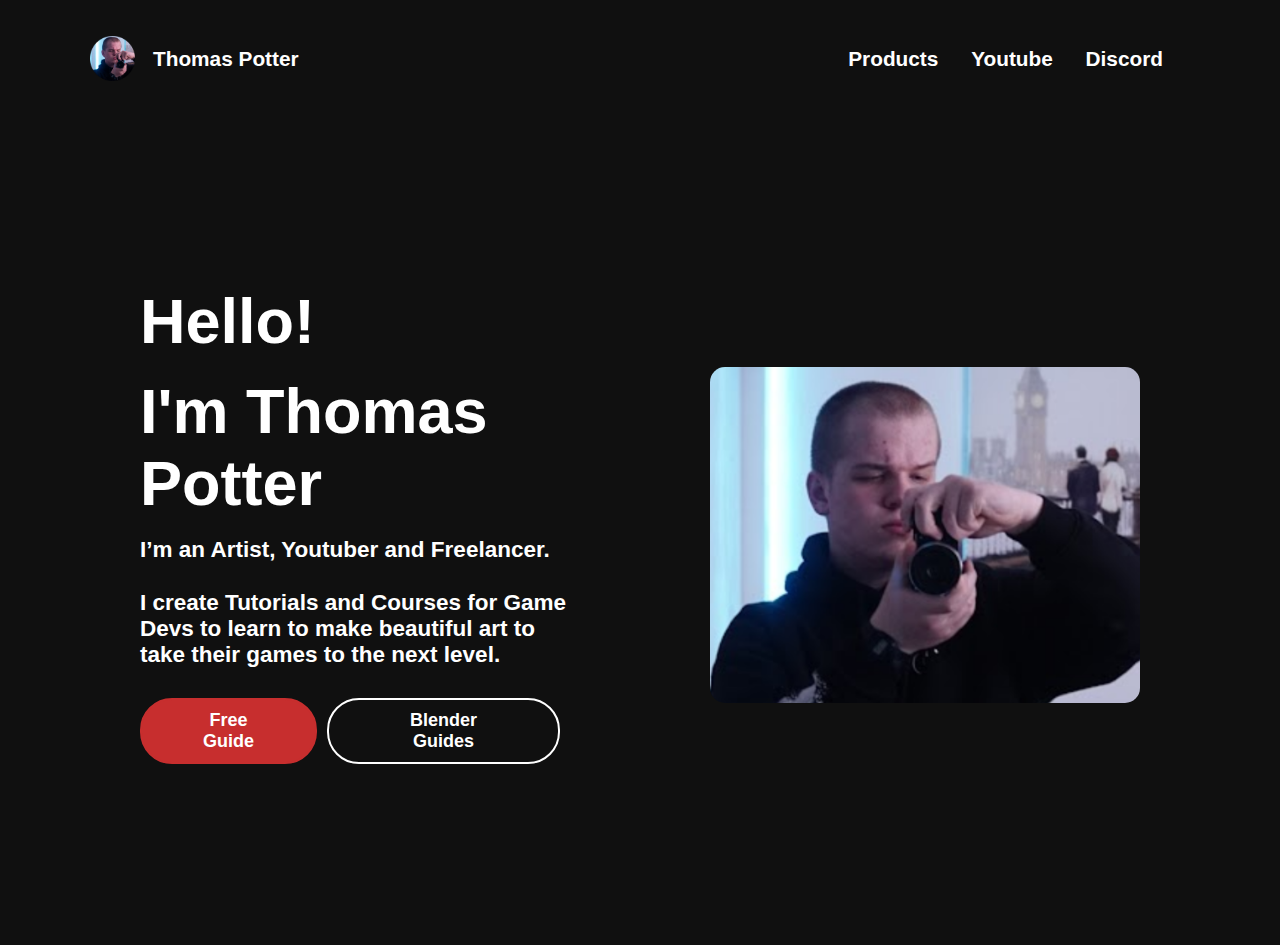
==== index.html @ 0c711a41 "Add files via upload" ====
<!DOCTYPE html>
<html lang="en">
<head>
    <meta charset="UTF-8">
    <meta name="viewport" content="width=device-width, initial-scale=1.0">
    <title>Thomas Potter</title>
    <link rel="stylesheet" href="style.css">
    <link rel="shortcut icon" type="image/png" href="Favicon.png">
</head>
<body>
    <nav id="desktop-nav">
        <div class="navdiv">
            <div class="logo"><a href="https://thomaspotter.uk/"><img class="logo-img" src="/Assets/Round-Profile-Picture.png" alt="Thomas Potter profile picture">Thomas Potter</a></div>
            <ul class="nav-links">
                <li><a onclick="window.open('https://thomaspotter.gumroad.com/', '_blank')">Products</a></li>
                <li><a onclick="window.open('https://www.youtube.com/thomaspotter', '_blank')">Youtube</a></li>
                <li><a onclick="window.open('https://discord.gg/s8pXegzDXZ', '_blank')">Discord</a></li>
            </ul>
        </div>

    </nav>
    <div class="container">
        <div class="left">
            <h1>Hello!</h1>
            <h1>I'm Thomas Potter</h1>
            <div class="intro-text">
                <p class="intro-1">I’m an Artist, Youtuber and Freelancer.</p>
                <p class="intro-2">I create Tutorials and Courses for Game Devs to learn to make beautiful art to take their games to the next level.</p>
            </div>
            <div class="btn-main">
                <a href="https://signup.thomaspotter.uk/">
                    <button class="btn-1">Free Guide</button>
                </a>
                <button class="btn-2" onclick="window.open('https://thomaspotter.gumroad.com/?section=lKKUoxE_-N2GRz7B63gurQ%3D%3D', '_blank')">Blender Guides</button>
            </div>
        </div>
        <div class="right">
            <img src="/Assets/Rectangle-Profile-Picture.png" alt="Descriptive alt text" class="rounded-image">
        </div>
    </div>
    
</body>
</html>
---- style.css ----
:root {
    --heading-col: #FFFFFF;
    --text-col: #ffffff;
    --hover-col: #C72E2E;

    --button-col: #ffffff;
    --button-col2: #C72E2E;
    --hover-button-col:  #000000;
    --hover-button-col2: #ffffff;
    --hover-text-col: #000000;

    --background-col: #101010;

    --col-transition-duration: 0.3s;

    --accent: #D2D2D2;
    --contrast-accent: #8E8E8E;
    
    --side-padding: 140px;

}

@import url('https://fonts.googleapis.com/css2?family=Montserrat:wght@100..900&display=swap');


* {
    margin: 0;
    padding: 0;    
    text-decoration: none;
}

body {
    font-family: "Montserrat", sans-serif;
    font-style: normal;
    background: var(--background-col);
}
nav{
    justify-content: space-around;
    align-items: center;
    height: 5vh;
    background: var(--background-col);
    

}

.navdiv {
    display: flex;

    padding-right: 10vh;
    padding-left: 10vh;
    padding-top: 4vh;
    font-size: 1.3rem;

    font-weight: 700;


    align-items: center;
    justify-content: space-between;

    cursor: pointer;
}

.logo {
    display: flex;
    align-items: center;
}
.logo a{
    display: flex;
    align-items: center;
    text-align: center;
    color: var(--heading-col);
}

.logo-img {

    width: 5vh; 
    height: auto; 
    padding-right: 2vh;

}


li {
    list-style: none;
    display: inline-block;
    
}

li a{
    color: var(--heading-col);
    margin-right: 3vh;
    transition: color var(--col-transition-duration) ease;
}

li a:hover{
    color: var(--hover-col);    
    
}

/* Container styling */
.container {
    display: flex;
    min-height: 100vh;
    background-color: var(--background-col);
}

/* Left section styling */
.left {
    flex: 1; /* Take up remaining space */
    display: flex;
    flex-direction: column;
    justify-content: flex-start; /* Center content vertically */
    align-items: flex-start; /* Center content horizontally */
    padding: 120px;
    padding-left: var(--side-padding);
    margin-top: 120px; 
    color: var(--text-col); /* Set text color */
}

.rounded-image {
    max-width: 100%; /* Ensure the image fits within the container */
    max-height: 80vh; /* Adjust as needed to limit the image height */
    height: auto;
    border-radius: 15px; /* Rounded corners */
}

/* Right section styling */
.right {
    flex: 1; /* Take up remaining space */
    display: flex;
    justify-content: center;
    align-items: center;
    padding: 20px;
    padding-right: var(--side-padding);
    margin-top: 80px; /* Margin from the top */
}

.content {
    text-align: left; /* Align content to the left */
}


h1 {
    font-size: 7vh;
    font-weight: 900;
    margin-bottom: 2vh;
}

.intro-text {
    margin-bottom: 30px;
    font-weight: 600;
    font-size: 2.5vh;
}

.intro-1 {
    margin-bottom: 3vh;
}

.btn-main {
    display: flex;
}

.btn-main button {
    font-family: "Montserrat", sans-serif;
    padding: 10px 60px;
    margin-right: 10px;
    border-radius: 2rem;
    cursor: pointer;
    transition: background-color 0.3s ease, color 0.3s ease, border-color 0.3s ease, transform 0.3s ease; /* Smooth transition */
    font-size: 2vh;
    font-weight: 700;
}

/* Style for the first button */
.btn-1 {
    border: 2px solid var(--button-col2);
    background-color: var(--button-col2); /* Fully colored with color variable */
    color: white; /* White text */
}

.btn-1:hover {
    transform: scale(1.05);
    border-color: var(--hover-button-col2);
    background-color: var(--hover-button-col2);
    color: var(--hover-text-col);
}

/* Style for the second button */
.btn-2 {
    border: 2px solid var(--button-col);
    background-color: var(--background-col); /* See-through background with background color variable */
    color: var(--text-col); /* Text color */
}

.btn-2:hover {
    transform: scale(1.05);
    background-color: var(--hover-button-col2); /* Color on hover */
    color: var(--hover-text-col);
}
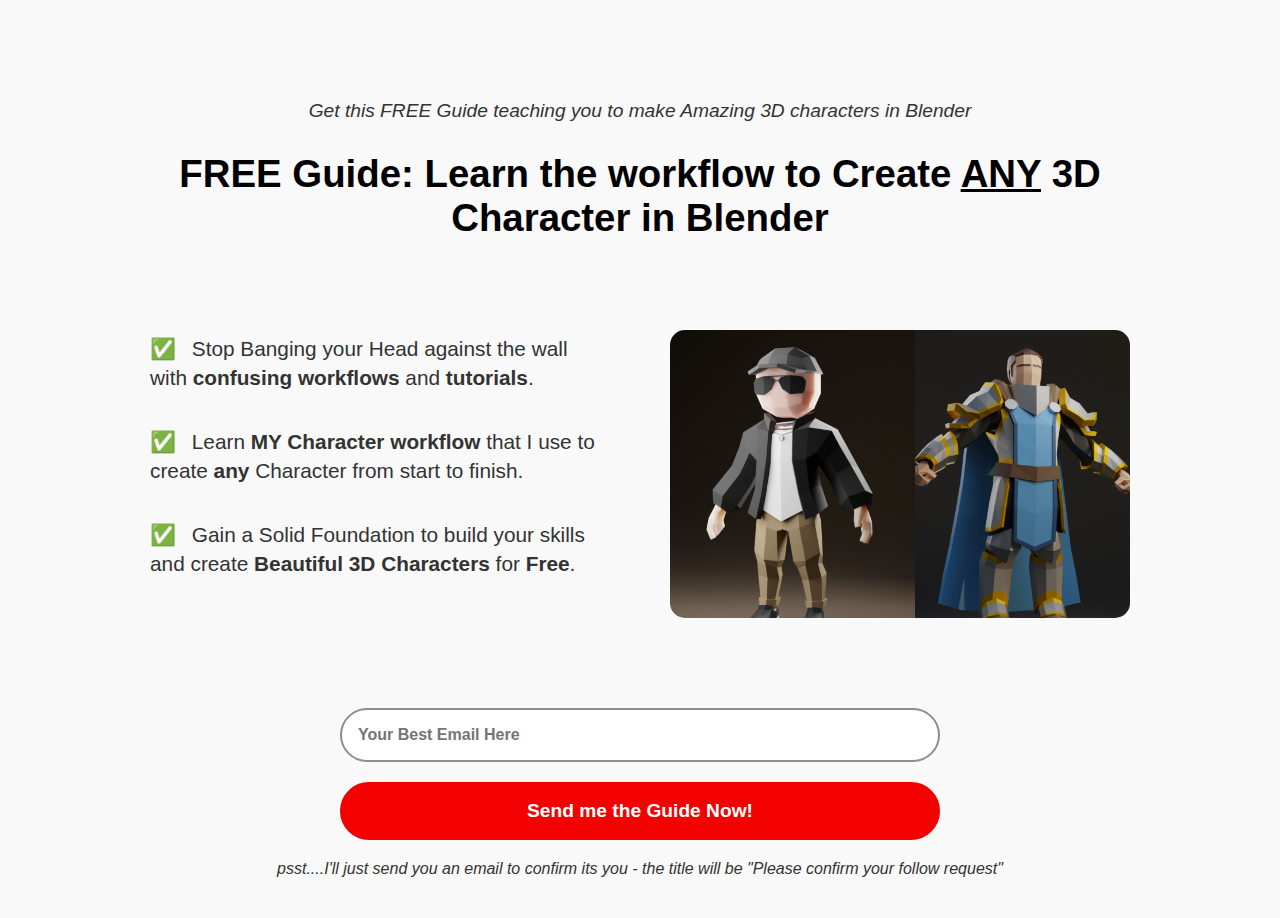
==== commit c156333c: "Coaching Page Overwrite" ====
--- a/index.html
+++ b/index.html
@@ -1,43 +1,35 @@
 <!DOCTYPE html>
 <html lang="en">
 <head>
-    <meta charset="UTF-8">
-    <meta name="viewport" content="width=device-width, initial-scale=1.0">
-    <title>Thomas Potter</title>
-    <link rel="stylesheet" href="style.css">
-    <link rel="shortcut icon" type="image/png" href="Favicon.png">
+  <meta charset="UTF-8" />
+  <meta name="viewport" content="width=device-width, initial-scale=1.0" />
+  <title>Free Character Guide</title>
+  <link rel="stylesheet" href="style.css" />
+  <link rel="shortcut icon" type="image/png" href="Favicon.png" />
+  <script defer src="/_vercel/insights/script.js"></script>
 </head>
 <body>
-    <nav id="desktop-nav">
-        <div class="navdiv">
-            <div class="logo"><a href="https://thomaspotter.uk/"><img class="logo-img" src="/Assets/Round-Profile-Picture.png" alt="Thomas Potter profile picture">Thomas Potter</a></div>
-            <ul class="nav-links">
-                <li><a onclick="window.open('https://thomaspotter.gumroad.com/', '_blank')">Products</a></li>
-                <li><a onclick="window.open('https://www.youtube.com/thomaspotter', '_blank')">Youtube</a></li>
-                <li><a onclick="window.open('https://discord.gg/s8pXegzDXZ', '_blank')">Discord</a></li>
-            </ul>
-        </div>
-
-    </nav>
-    <div class="container">
-        <div class="left">
-            <h1>Hello!</h1>
-            <h1>I'm Thomas Potter</h1>
-            <div class="intro-text">
-                <p class="intro-1">I’m an Artist, Youtuber and Freelancer.</p>
-                <p class="intro-2">I create Tutorials and Courses for Game Devs to learn to make beautiful art to take their games to the next level.</p>
-            </div>
-            <div class="btn-main">
-                <a href="https://signup.thomaspotter.uk/">
-                    <button class="btn-1">Free Guide</button>
-                </a>
-                <button class="btn-2" onclick="window.open('https://thomaspotter.gumroad.com/?section=lKKUoxE_-N2GRz7B63gurQ%3D%3D', '_blank')">Blender Guides</button>
-            </div>
-        </div>
-        <div class="right">
-            <img src="/Assets/Rectangle-Profile-Picture.png" alt="Descriptive alt text" class="rounded-image">
-        </div>
+  <div class="container">
+    <h2 class="subheading">Get this FREE Guide teaching you to make Amazing 3D characters in Blender</h2>
+    <h1 class="main-heading">FREE Guide: Learn the workflow to Create <span class="underline">ANY</span> 3D Character in Blender</h1>
+    <div class="content-wrapper">
+      <div class="text-box">
+        <ul class="benefits-list">
+          <li><span class="checkmark">✅</span> Stop Banging your Head against the wall with <b>confusing workflows</b> and <b>tutorials</b>.</li>
+          <li><span class="checkmark">✅</span> Learn <b>MY Character workflow</b> that I use to create <b>any</b> Character from start to finish.</li>
+          <li><span class="checkmark">✅</span> Gain a Solid Foundation to build your skills and create <b>Beautiful 3D Characters</b> for <b>Free</b>.</li>
+        </ul>
+      </div>
+      <div class="image-box">
+        <img src="/Assets/Render test 2.png" alt="Stunning 3D Character" class="rounded-image" />
+      </div>
     </div>
-    
+    <form class="input-with-button" action="https://app.gumroad.com/follow_from_embed_form" method="post" id="gumroad-follow-form-embed">
+      <input type="hidden" name="seller_id" value="5878735321688" />
+      <input id="gumroad-follow-form-embed-input" type="email" name="email" class="bold-placeholder" placeholder="Your Best Email Here" />
+      <button id="gumroad-follow-form-embed-button" class="primary" type="submit"><b>Send me the Guide Now!</b></button>
+    </form>
+    <h3 class="ps">psst....I'll just send you an email to confirm its you - the title will be "Please confirm your follow request"</h3>
+  </div>
 </body>
-</html>+</html>
--- a/style.css
+++ b/style.css
@@ -1,199 +1,189 @@
 :root {
-    --heading-col: #FFFFFF;
-    --text-col: #ffffff;
-    --hover-col: #C72E2E;
+    --heading-col: #000000; /* Black for headings */
+    --text-col: #333333; /* Dark gray for body text */
+    --hover-col: #ff4c4c; /* Keep hover color consistent */
+    --button-col: #ffffff; /* White button text */
+    --button-col2: #f30000; /* Red button background */
+    --hover-button-col: #000000; /* Darker red for hover */
+    --hover-text-col: #ffffff; /* White text on hover */
+    --background-col: #f9f9f9; /* Light gray background */
+    --col-transition-duration: 0.3s;
+    --accent: #d2d2d2; /* Light gray accents */
+    --contrast-accent: #8e8e8e; /* Darker gray accents */
+  }
+  
 
-    --button-col: #ffffff;
-    --button-col2: #C72E2E;
-    --hover-button-col:  #000000;
-    --hover-button-col2: #ffffff;
-    --hover-text-col: #000000;
-
-    --background-col: #101010;
-
-    --col-transition-duration: 0.3s;
-
-    --accent: #D2D2D2;
-    --contrast-accent: #8E8E8E;
-    
-    --side-padding: 140px;
-
-}
-
-@import url('https://fonts.googleapis.com/css2?family=Montserrat:wght@100..900&display=swap');
+  @import url('https://fonts.googleapis.com/css2?family=Poppins:ital,wght@0,100;0,200;0,300;0,400;0,500;0,600;0,700;0,800;0,900;1,100;1,200;1,300;1,400;1,500;1,600;1,700;1,800;1,900&display=swap');
 
 
-* {
+  * {
     margin: 0;
-    padding: 0;    
+    padding: 0;
     text-decoration: none;
-}
-
-body {
-    font-family: "Montserrat", sans-serif;
-    font-style: normal;
+    box-sizing: border-box;
+  }
+  
+  body {
+    font-family: "Poppins", sans-serif;
     background: var(--background-col);
-}
-nav{
-    justify-content: space-around;
-    align-items: center;
-    height: 5vh;
-    background: var(--background-col);
-    
-
-}
-
-.navdiv {
-    display: flex;
-
-    padding-right: 10vh;
-    padding-left: 10vh;
-    padding-top: 4vh;
-    font-size: 1.3rem;
-
-    font-weight: 700;
-
-
-    align-items: center;
-    justify-content: space-between;
-
-    cursor: pointer;
-}
-
-.logo {
-    display: flex;
-    align-items: center;
-}
-.logo a{
-    display: flex;
-    align-items: center;
-    text-align: center;
-    color: var(--heading-col);
-}
-
-.logo-img {
-
-    width: 5vh; 
-    height: auto; 
-    padding-right: 2vh;
-
-}
-
-
-li {
-    list-style: none;
-    display: inline-block;
-    
-}
-
-li a{
-    color: var(--heading-col);
-    margin-right: 3vh;
-    transition: color var(--col-transition-duration) ease;
-}
-
-li a:hover{
-    color: var(--hover-col);    
-    
-}
-
-/* Container styling */
-.container {
-    display: flex;
-    min-height: 100vh;
-    background-color: var(--background-col);
-}
-
-/* Left section styling */
-.left {
-    flex: 1; /* Take up remaining space */
+    color: var(--text-col);
+  }
+  
+  .container {
     display: flex;
     flex-direction: column;
-    justify-content: flex-start; /* Center content vertically */
-    align-items: flex-start; /* Center content horizontally */
-    padding: 120px;
-    padding-left: var(--side-padding);
-    margin-top: 120px; 
-    color: var(--text-col); /* Set text color */
-}
+    align-items: center;
+    justify-content: top;
+    min-height: 100vh;
+    padding: 20px;
+    padding-top: 100px;
+    text-align: center;
+  }
+  
+  .subheading {
+    font-size: 1.2em;
+    color: var(--text-col);
+    margin-bottom: 30px;
+    font-weight: 500;
+    font-style: italic; 
+  }
+  
+  .main-heading {
+    font-weight: 800;
+    font-size: 2.4em;
+    color: var(--heading-col);
+    margin-bottom: 70px;
+    max-width: 1000px;
 
-.rounded-image {
-    max-width: 100%; /* Ensure the image fits within the container */
-    max-height: 80vh; /* Adjust as needed to limit the image height */
+  }
+
+  .underline {
+    text-decoration: underline;
+  }
+
+  .content-wrapper {
+    display: flex;
+    flex-direction: row;
+    align-items: center;
+    justify-content: center;
+    gap: 20px;
+    margin-bottom: 50px;
+    flex-wrap: wrap; /* Ensures proper stacking on smaller screens */
+  }
+  
+  .text-box {
+    flex: 1;
+    padding: 20px;
+    max-width: 500px;
+    font-weight: 300;
+  }
+  
+  .text-box b {
+    font-weight: 600;
+  }
+  
+  .benefits-list {
+    list-style: none;
+    padding: 0;
+    margin-bottom: 30px;
+  }
+  
+  .benefits-list li {
+    font-size: 1.3em;
+    line-height: 1.4;
+    margin-bottom: 35px;
+    text-align: left;
+  }
+  
+  .checkmark {
+    margin-right: 10px;
+    color: #4caf50;
+  }
+  
+  .image-box {
+    flex: 1;
+    padding: 20px;
+    max-width: 500px;
+  }
+  
+  .rounded-image {
+    width: 100%;
     height: auto;
-    border-radius: 15px; /* Rounded corners */
-}
-
-/* Right section styling */
-.right {
-    flex: 1; /* Take up remaining space */
+    border-radius: 15px;
+    display: block;
+  }
+  
+  .input-with-button {
     display: flex;
-    justify-content: center;
+    flex-direction: column;
     align-items: center;
-    padding: 20px;
-    padding-right: var(--side-padding);
-    margin-top: 80px; /* Margin from the top */
-}
-
-.content {
-    text-align: left; /* Align content to the left */
-}
-
-
-h1 {
-    font-size: 7vh;
-    font-weight: 900;
-    margin-bottom: 2vh;
-}
-
-.intro-text {
-    margin-bottom: 30px;
+    margin-top: 20px;
+    width: 100%; /* Ensure the parent container takes full width */
+    max-width: 600px; /* Optional: Set a larger max-width */
+  }
+  
+  #gumroad-follow-form-embed-input {
+    font-family: "Poppins", sans-serif;
     font-weight: 600;
-    font-size: 2.5vh;
-}
-
-.intro-1 {
-    margin-bottom: 3vh;
-}
-
-.btn-main {
-    display: flex;
-}
-
-.btn-main button {
-    font-family: "Montserrat", sans-serif;
-    padding: 10px 60px;
-    margin-right: 10px;
+    padding: 1rem;
+    width: 100%;
+    max-width: 600px;
+    border: 2px solid var(--contrast-accent); /* Light gray border */
+    border-radius: 2rem;
+    color: var(--text-col); /* Dark gray text */
+    background-color: #ffffff; /* White background */
+    margin-bottom: 20px;
+    font-size: 1rem;
+  }
+  
+  #gumroad-follow-form-embed-button {
+    font-family: "Poppins", sans-serif;
+    padding: 1rem;
+    width: 100%;
+    max-width: 600px;
     border-radius: 2rem;
     cursor: pointer;
-    transition: background-color 0.3s ease, color 0.3s ease, border-color 0.3s ease, transform 0.3s ease; /* Smooth transition */
-    font-size: 2vh;
-    font-weight: 700;
-}
-
-/* Style for the first button */
-.btn-1 {
-    border: 2px solid var(--button-col2);
-    background-color: var(--button-col2); /* Fully colored with color variable */
-    color: white; /* White text */
-}
-
-.btn-1:hover {
+    color: var(--button-col); /* White text */
+    background-color: var(--button-col2); /* Red background */
+    border: 2px solid var(--button-col2); /* Red border */
+    transition: background-color 0.3s ease, color 0.3s ease, transform 0.3s ease;
+    font-size: 1.2rem;
+    margin-bottom: 20px;
+  }
+  
+  #gumroad-follow-form-embed-button:hover {
     transform: scale(1.05);
-    border-color: var(--hover-button-col2);
-    background-color: var(--hover-button-col2);
-    color: var(--hover-text-col);
-}
-
-/* Style for the second button */
-.btn-2 {
-    border: 2px solid var(--button-col);
-    background-color: var(--background-col); /* See-through background with background color variable */
-    color: var(--text-col); /* Text color */
-}
-
-.btn-2:hover {
-    transform: scale(1.05);
-    background-color: var(--hover-button-col2); /* Color on hover */
-    color: var(--hover-text-col);
-}+    background-color: var(--hover-button-col); /* Darker red on hover */
+    color: var(--hover-text-col); /* White text on hover */
+    border-color: var(--hover-button-col);
+    text-shadow: 0 0 30px #ffffff; /* White glow */
+    
+  }
+  
+  .ps {
+    font-weight: 400;
+    margin-bottom: 20px;
+    font-style: italic;
+    font-size: 1em;
+  }
+  
+  @media (max-width: 768px) {
+    .content-wrapper {
+      flex-direction: column;
+      align-items: center;
+    }
+  
+    .text-box, .image-box {
+      width: 100%;
+      padding: 10px;
+    }
+  
+    .main-heading {
+      font-size: 2em;
+    }
+  
+    .benefits-list li {
+      font-size: 1em;
+    }
+  }
+  